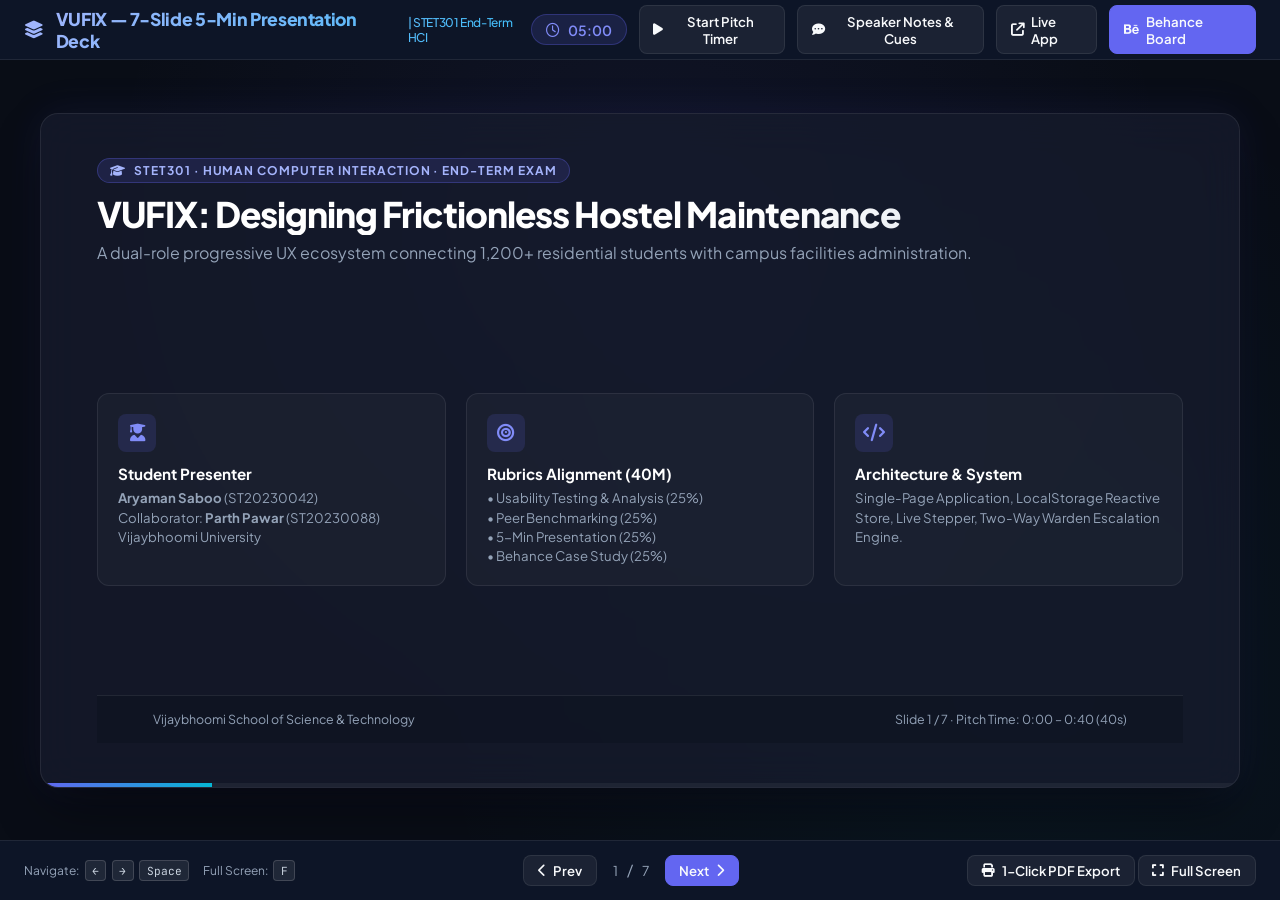
==== presentation/presentation_deck.html @ b557dc5a "Organize project directory: Move all MD documentation to docs/, slides to presentation/, and showcas" ====
<!DOCTYPE html>
<html lang="en">
<head>
    <meta charset="UTF-8">
    <meta name="viewport" content="width=device-width, initial-scale=1.0">
    <title>VUFIX — 7-Slide 5-Minute HCI Presentation Deck | STET301</title>
    <link rel="preconnect" href="https://fonts.googleapis.com">
    <link rel="preconnect" href="https://fonts.gstatic.com" crossorigin>
    <link href="https://fonts.googleapis.com/css2?family=Plus+Jakarta+Sans:wght@400;500;600;700;800&family=Inter:wght@400;500;600;700&family=JetBrains+Mono:wght@400;600&display=swap" rel="stylesheet">
    <link rel="stylesheet" href="https://cdnjs.cloudflare.com/ajax/libs/font-awesome/6.4.0/css/all.min.css">
    <style>
        :root {
            --primary: #6366f1;
            --primary-dark: #4f46e5;
            --primary-light: #e0e7ff;
            --accent: #06b6d4;
            --accent-glow: rgba(6, 182, 212, 0.25);
            --bg-dark: #090d16;
            --bg-card: rgba(22, 28, 45, 0.78);
            --border-glass: rgba(255, 255, 255, 0.08);
            --text-main: #f8fafc;
            --text-muted: #94a3b8;
            --success: #10b981;
            --warning: #f59e0b;
            --danger: #ef4444;
        }

        * {
            margin: 0;
            padding: 0;
            box-sizing: border-box;
            font-family: 'Plus Jakarta Sans', 'Inter', sans-serif;
        }

        body {
            background-color: var(--bg-dark);
            color: var(--text-main);
            min-height: 100vh;
            display: flex;
            flex-direction: column;
            overflow: hidden;
            user-select: none;
        }

        /* Top Header Control Bar */
        .deck-topbar {
            height: 60px;
            background: rgba(15, 23, 42, 0.9);
            backdrop-filter: blur(14px);
            border-bottom: 1px solid var(--border-glass);
            display: flex;
            align-items: center;
            justify-content: space-between;
            padding: 0 1.5rem;
            z-index: 100;
        }

        .deck-logo {
            display: flex;
            align-items: center;
            gap: 0.75rem;
            font-weight: 800;
            font-size: 1.1rem;
            letter-spacing: -0.02em;
            background: linear-gradient(135deg, #a5b4fc, #38bdf8);
            -webkit-background-clip: text;
            -webkit-text-fill-color: transparent;
        }

        .deck-info {
            display: flex;
            align-items: center;
            gap: 0.75rem;
        }

        .timer-badge {
            background: rgba(99, 102, 241, 0.15);
            border: 1px solid rgba(99, 102, 241, 0.3);
            color: #818cf8;
            padding: 0.35rem 0.85rem;
            border-radius: 9999px;
            font-family: 'JetBrains Mono', monospace;
            font-size: 0.875rem;
            font-weight: 600;
            display: flex;
            align-items: center;
            gap: 0.5rem;
        }

        .btn-deck {
            background: rgba(255, 255, 255, 0.06);
            border: 1px solid var(--border-glass);
            color: var(--text-main);
            padding: 0.4rem 0.85rem;
            border-radius: 8px;
            cursor: pointer;
            font-size: 0.825rem;
            font-weight: 600;
            display: inline-flex;
            align-items: center;
            gap: 0.45rem;
            transition: all 0.2s ease;
            text-decoration: none;
        }

        .btn-deck:hover {
            background: rgba(255, 255, 255, 0.12);
            border-color: rgba(255, 255, 255, 0.2);
        }

        .btn-deck.primary {
            background: var(--primary);
            border-color: var(--primary);
        }

        .btn-deck.primary:hover {
            background: var(--primary-dark);
        }

        /* Slide Stage Container */
        .stage-container {
            flex: 1;
            display: flex;
            align-items: center;
            justify-content: center;
            padding: 1.5rem;
            position: relative;
            background: radial-gradient(circle at 50% 20%, rgba(99, 102, 241, 0.08) 0%, transparent 60%),
                        radial-gradient(circle at 80% 80%, rgba(6, 182, 212, 0.05) 0%, transparent 50%);
        }

        .slide-viewport {
            width: 100%;
            max-width: 1200px;
            aspect-ratio: 16 / 9;
            background: var(--bg-card);
            backdrop-filter: blur(20px);
            border: 1px solid var(--border-glass);
            border-radius: 18px;
            box-shadow: 0 25px 50px -12px rgba(0, 0, 0, 0.55), 0 0 40px rgba(99, 102, 241, 0.1);
            position: relative;
            overflow: hidden;
            display: flex;
            flex-direction: column;
        }

        .slide {
            display: none;
            width: 100%;
            height: 100%;
            padding: 2.75rem 3.5rem;
            flex-direction: column;
            justify-content: space-between;
            animation: fadeIn 0.3s ease-out forwards;
        }

        .slide.active {
            display: flex;
        }

        @keyframes fadeIn {
            from { opacity: 0; transform: translateY(6px); }
            to { opacity: 1; transform: translateY(0); }
        }

        /* Slide Layout Elements */
        .slide-tag {
            display: inline-flex;
            align-items: center;
            gap: 0.5rem;
            background: rgba(99, 102, 241, 0.15);
            border: 1px solid rgba(99, 102, 241, 0.3);
            color: #a5b4fc;
            padding: 0.25rem 0.75rem;
            border-radius: 9999px;
            font-size: 0.75rem;
            font-weight: 700;
            text-transform: uppercase;
            letter-spacing: 0.08em;
            margin-bottom: 0.6rem;
            width: fit-content;
        }

        .slide-title {
            font-size: 2.2rem;
            font-weight: 800;
            line-height: 1.2;
            letter-spacing: -0.03em;
            margin-bottom: 0.4rem;
            background: linear-gradient(135deg, #ffffff 60%, #cbd5e1);
            -webkit-background-clip: text;
            -webkit-text-fill-color: transparent;
        }

        .slide-subtitle {
            font-size: 1rem;
            color: var(--text-muted);
            line-height: 1.45;
            margin-bottom: 1.25rem;
        }

        .slide-body {
            flex: 1;
            display: flex;
            flex-direction: column;
            justify-content: center;
        }

        /* Slide Content Components */
        .grid-2 { display: grid; grid-template-columns: 1fr 1fr; gap: 1.5rem; }
        .grid-3 { display: grid; grid-template-columns: repeat(3, 1fr); gap: 1.25rem; }
        .grid-4 { display: grid; grid-template-columns: repeat(4, 1fr); gap: 1rem; }

        .feature-box {
            background: rgba(255, 255, 255, 0.03);
            border: 1px solid var(--border-glass);
            border-radius: 12px;
            padding: 1.25rem;
            transition: all 0.25s ease;
        }

        .feature-box:hover {
            background: rgba(255, 255, 255, 0.06);
            border-color: rgba(99, 102, 241, 0.3);
            transform: translateY(-2px);
        }

        .box-icon {
            width: 38px;
            height: 38px;
            border-radius: 8px;
            background: rgba(99, 102, 241, 0.15);
            color: #818cf8;
            display: flex;
            align-items: center;
            justify-content: center;
            font-size: 1.1rem;
            margin-bottom: 0.75rem;
        }

        .box-title {
            font-size: 0.95rem;
            font-weight: 700;
            color: #fff;
            margin-bottom: 0.35rem;
        }

        .box-desc {
            font-size: 0.825rem;
            color: var(--text-muted);
            line-height: 1.45;
        }

        .stat-badge-huge {
            font-size: 2.75rem;
            font-weight: 800;
            letter-spacing: -0.04em;
            color: #38bdf8;
            line-height: 1;
        }

        .comparison-table {
            width: 100%;
            border-collapse: collapse;
            font-size: 0.825rem;
        }

        .comparison-table th {
            text-align: left;
            padding: 0.65rem 0.85rem;
            background: rgba(255, 255, 255, 0.04);
            border-bottom: 1px solid var(--border-glass);
            color: #a5b4fc;
            font-weight: 700;
            text-transform: uppercase;
            font-size: 0.725rem;
            letter-spacing: 0.05em;
        }

        .comparison-table td {
            padding: 0.65rem 0.85rem;
            border-bottom: 1px solid rgba(255, 255, 255, 0.04);
            color: #cbd5e1;
            vertical-align: middle;
        }

        .comparison-table tr:hover td {
            background: rgba(255, 255, 255, 0.02);
        }

        /* Slide Footer & Navigation */
        .slide-footer {
            height: 48px;
            border-top: 1px solid var(--border-glass);
            display: flex;
            align-items: center;
            justify-content: space-between;
            padding: 0 3.5rem;
            background: rgba(10, 15, 29, 0.4);
            font-size: 0.775rem;
            color: var(--text-muted);
        }

        .progress-bar-container {
            position: absolute;
            bottom: 0;
            left: 0;
            width: 100%;
            height: 4px;
            background: rgba(255, 255, 255, 0.05);
        }

        .progress-bar-fill {
            height: 100%;
            width: 14.28%;
            background: linear-gradient(90deg, var(--primary), var(--accent));
            transition: width 0.3s ease;
        }

        /* Speaker Notes Drawer */
        .notes-drawer {
            position: absolute;
            right: 1.5rem;
            bottom: 80px;
            width: 400px;
            background: rgba(15, 23, 42, 0.96);
            backdrop-filter: blur(16px);
            border: 1px solid var(--border-glass);
            border-radius: 14px;
            padding: 1.25rem;
            box-shadow: 0 20px 40px rgba(0,0,0,0.6);
            display: none;
            z-index: 90;
            font-size: 0.85rem;
            line-height: 1.55;
            color: #cbd5e1;
        }

        .notes-drawer.open {
            display: block;
        }

        .notes-header {
            display: flex;
            align-items: center;
            justify-content: space-between;
            font-weight: 700;
            font-size: 0.8rem;
            text-transform: uppercase;
            letter-spacing: 0.05em;
            color: #818cf8;
            margin-bottom: 0.5rem;
            padding-bottom: 0.5rem;
            border-bottom: 1px solid var(--border-glass);
        }

        /* Bottom Controls */
        .deck-bottombar {
            height: 60px;
            background: rgba(15, 23, 42, 0.9);
            backdrop-filter: blur(14px);
            border-top: 1px solid var(--border-glass);
            display: flex;
            align-items: center;
            justify-content: space-between;
            padding: 0 1.5rem;
        }

        .nav-controls {
            display: flex;
            align-items: center;
            gap: 0.5rem;
        }

        .slide-counter {
            font-family: 'JetBrains Mono', monospace;
            font-size: 0.85rem;
            color: var(--text-muted);
            padding: 0 0.5rem;
        }

        .keyboard-hint {
            font-size: 0.75rem;
            color: var(--text-muted);
            display: flex;
            align-items: center;
            gap: 0.35rem;
        }

        .key-badge {
            background: rgba(255, 255, 255, 0.08);
            border: 1px solid rgba(255, 255, 255, 0.15);
            padding: 0.15rem 0.4rem;
            border-radius: 4px;
            font-family: 'JetBrains Mono', monospace;
            font-size: 0.7rem;
            color: #cbd5e1;
        }

        /* Printable Mode */
        @media print {
            body { overflow: visible; background: white; color: black; }
            .deck-topbar, .deck-bottombar, .notes-drawer { display: none !important; }
            .stage-container { padding: 0; }
            .slide-viewport { border: none; box-shadow: none; aspect-ratio: auto; }
            .slide { display: flex !important; page-break-after: always; height: 100vh; padding: 2rem; background: white; color: black; }
            .slide-title { -webkit-text-fill-color: black; }
            .feature-box { border: 1px solid #ddd; background: #fafafa; }
            .box-title { color: #111; }
            .box-desc { color: #555; }
        }
    </style>
</head>
<body>

    <!-- Top Navigation Bar -->
    <header class="deck-topbar">
        <div class="deck-logo">
            <i class="fa-solid fa-layer-group"></i>
            <span>VUFIX — 7-Slide 5-Min Presentation Deck</span>
            <span style="font-size: 0.75rem; color: #94a3b8; font-weight: 500;">| STET301 End-Term HCI</span>
        </div>

        <div class="deck-info">
            <div class="timer-badge" id="deck-timer">
                <i class="fa-regular fa-clock"></i>
                <span id="timer-display">05:00</span>
            </div>
            <button class="btn-deck" onclick="toggleTimer()" id="timer-btn">
                <i class="fa-solid fa-play"></i> Start Pitch Timer
            </button>
            <button class="btn-deck" onclick="toggleNotes()">
                <i class="fa-solid fa-comment-dots"></i> Speaker Notes & Cues
            </button>
            <a href="../index.html" class="btn-deck">
                <i class="fa-solid fa-arrow-up-right-from-square"></i> Live App
            </a>
            <a href="../showcase/behance_showcase_1400px.html" class="btn-deck primary">
                <i class="fa-brands fa-behance"></i> Behance Board
            </a>
        </div>
    </header>

    <!-- Main Presentation Stage -->
    <main class="stage-container">
        <div class="slide-viewport">
            
            <!-- SLIDE 1: Title & Project Identity -->
            <section class="slide active" data-slide="1" data-duration="0:40">
                <div>
                    <div class="slide-tag"><i class="fa-solid fa-graduation-cap"></i> STET301 · Human Computer Interaction · End-Term Exam</div>
                    <h1 class="slide-title">VUFIX: Designing Frictionless Hostel Maintenance</h1>
                    <p class="slide-subtitle">A dual-role progressive UX ecosystem connecting 1,200+ residential students with campus facilities administration.</p>
                </div>
                <div class="slide-body">
                    <div class="grid-3">
                        <div class="feature-box">
                            <div class="box-icon"><i class="fa-solid fa-user-graduate"></i></div>
                            <div class="box-title">Student Presenter</div>
                            <div class="box-desc"><strong>Aryaman Saboo</strong> (ST20230042)<br>Collaborator: <strong>Parth Pawar</strong> (ST20230088)<br>Vijaybhoomi University</div>
                        </div>
                        <div class="feature-box">
                            <div class="box-icon"><i class="fa-solid fa-bullseye"></i></div>
                            <div class="box-title">Rubrics Alignment (40M)</div>
                            <div class="box-desc">• Usability Testing & Analysis (25%)<br>• Peer Benchmarking (25%)<br>• 5-Min Presentation (25%)<br>• Behance Case Study (25%)</div>
                        </div>
                        <div class="feature-box">
                            <div class="box-icon"><i class="fa-solid fa-code"></i></div>
                            <div class="box-title">Architecture & System</div>
                            <div class="box-desc">Single-Page Application, LocalStorage Reactive Store, Live Stepper, Two-Way Warden Escalation Engine.</div>
                        </div>
                    </div>
                </div>
                <div class="slide-footer">
                    <span>Vijaybhoomi School of Science & Technology</span>
                    <span>Slide 1 / 7 · Pitch Time: 0:00 – 0:40 (40s)</span>
                </div>
            </section>

            <!-- SLIDE 2: Problem Space & Context -->
            <section class="slide" data-slide="2" data-duration="0:40">
                <div>
                    <div class="slide-tag"><i class="fa-solid fa-triangle-exclamation"></i> Problem Discovery</div>
                    <h1 class="slide-title">The "Black Hole" of Dormitory Maintenance</h1>
                    <p class="slide-subtitle">Paper logbooks and fragmented WhatsApp groups caused systemic failure across 4 residential blocks.</p>
                </div>
                <div class="slide-body">
                    <div class="grid-3">
                        <div class="feature-box" style="border-left: 3px solid var(--danger);">
                            <div class="box-icon" style="background: rgba(239, 68, 68, 0.15); color: #f87171;"><i class="fa-solid fa-eye-slash"></i></div>
                            <div class="box-title">Zero Status Transparency</div>
                            <div class="box-desc">Students file physical complaints in hostel registers with no tracking, leading to endless anxiety and repeated visits to the warden office.</div>
                        </div>
                        <div class="feature-box" style="border-left: 3px solid var(--warning);">
                            <div class="box-icon" style="background: rgba(245, 158, 11, 0.15); color: #fbbf24;"><i class="fa-solid fa-route"></i></div>
                            <div class="box-title">Misrouted Technician Triage</div>
                            <div class="box-desc">Wardens lacked structured categorization, routinely dispatching electrical technicians to plumbing emergencies, creating 48hr+ resolution lags.</div>
                        </div>
                        <div class="feature-box" style="border-left: 3px solid #38bdf8;">
                            <div class="box-icon" style="background: rgba(56, 189, 248, 0.15); color: #38bdf8;"><i class="fa-solid fa-ghost"></i></div>
                            <div class="box-title">Phantom Resolutions</div>
                            <div class="box-desc">Staff marked tickets "Done" on paper clipboards without resident verification, forcing students to re-register issues when repairs failed.</div>
                        </div>
                    </div>
                </div>
                <div class="slide-footer">
                    <span>Problem Space & Context Analysis</span>
                    <span>Slide 2 / 7 · Pitch Time: 0:40 – 1:20 (40s)</span>
                </div>
            </section>

            <!-- SLIDE 3: System Architecture & Dual-Role IA -->
            <section class="slide" data-slide="3" data-duration="0:40">
                <div>
                    <div class="slide-tag"><i class="fa-solid fa-network-wired"></i> Information Architecture</div>
                    <h1 class="slide-title">Dual-Role Synchronized System Architecture</h1>
                    <p class="slide-subtitle">Purpose-built interfaces for both residential Students and the Hostel Warden Administration.</p>
                </div>
                <div class="slide-body">
                    <div class="grid-2">
                        <div class="feature-box">
                            <div class="flex items-center gap-2 mb-2">
                                <span class="box-icon" style="margin: 0;"><i class="fa-solid fa-graduation-cap"></i></span>
                                <h3 class="box-title" style="margin: 0; font-size: 1.05rem;">Student Portal (Aryaman Saboo)</h3>
                            </div>
                            <ul style="padding-left: 1.25rem; font-size: 0.825rem; color: #cbd5e1; line-height: 1.65;">
                                <li><strong>Pre-Authenticated Identity:</strong> Automatically binds Hostel A, Block B3, Room B3-304.</li>
                                <li><strong>Guided 3-Step Wizard:</strong> Category tiles ➔ Issue details ➔ Confirmation.</li>
                                <li><strong>Live Stepper:</strong> Transparent milestone progress with assigned technician & ETA.</li>
                                <li><strong>Two-Way Verification:</strong> Explicit "Yes, Fixed" vs "No, Still Broken" loop.</li>
                            </ul>
                        </div>
                        <div class="feature-box">
                            <div class="flex items-center gap-2 mb-2">
                                <span class="box-icon" style="margin: 0; background: rgba(16, 185, 129, 0.15); color: #34d399;"><i class="fa-solid fa-shield-halved"></i></span>
                                <h3 class="box-title" style="margin: 0; font-size: 1.05rem;">Warden Portal (Warden Rinu Babu)</h3>
                            </div>
                            <ul style="padding-left: 1.25rem; font-size: 0.825rem; color: #cbd5e1; line-height: 1.65;">
                                <li><strong>High-Density Triage Dashboard:</strong> 5 real-time KPI stat cards with 1-click filters.</li>
                                <li><strong>Urgent Escalation Banner:</strong> High-priority visual alert for delayed issues.</li>
                                <li><strong>Specialist Staff Dispatch:</strong> Auto-matching trade roster (Plumbing, Electrical, IT).</li>
                                <li><strong>Live Student Timeline Sync:</strong> Push internal warden notes directly to student app.</li>
                            </ul>
                        </div>
                    </div>
                </div>
                <div class="slide-footer">
                    <span>Role-Based Design & Cognitive Division</span>
                    <span>Slide 3 / 7 · Pitch Time: 1:20 – 2:00 (40s)</span>
                </div>
            </section>

            <!-- SLIDE 4: Usability Testing & Broken Heuristics -->
            <section class="slide" data-slide="4" data-duration="0:50">
                <div>
                    <div class="slide-tag"><i class="fa-solid fa-vial"></i> Usability Testing (25% Weightage)</div>
                    <h1 class="slide-title">Usability Testing & Broken Nielsen Heuristics</h1>
                    <p class="slide-subtitle">Evaluated across 5 real campus users (Aryaman, Ananya, Kabir, Priya, and Warden Asst. Dilip Rao).</p>
                </div>
                <div class="slide-body">
                    <div class="grid-2">
                        <div class="feature-box" style="border-left: 3px solid var(--danger);">
                            <div class="box-title" style="color: #f87171;">Heuristic #2: Match System & Real World</div>
                            <div class="box-desc" style="margin-bottom: 0.35rem;"><strong>Friction:</strong> Users hesitated between "Electrical" vs "Furniture" when reporting desk lamp socket repairs.</div>
                            <div style="font-size: 0.75rem; color: #86efac;"><strong>Fix:</strong> Enriched categories with contextual sub-labels (Electrical: Fan, Light, Socket, Geyser).</div>
                        </div>
                        <div class="feature-box" style="border-left: 3px solid var(--warning);">
                            <div class="box-title" style="color: #fbbf24;">Heuristic #5: Error Prevention</div>
                            <div class="box-desc" style="margin-bottom: 0.35rem;"><strong>Friction:</strong> Freshmen clicked "Escalate to Warden" 10 minutes after submitting, assuming it was a fast-track button.</div>
                            <div style="font-size: 0.75rem; color: #86efac;"><strong>Fix:</strong> Implemented dynamic SLA timer gating ("Eligible in 18 hrs") and mandatory reason prompt.</div>
                        </div>
                        <div class="feature-box" style="border-left: 3px solid #38bdf8;">
                            <div class="box-title" style="color: #38bdf8;">Heuristic #6: Recognition Rather Than Recall</div>
                            <div class="box-desc" style="margin-bottom: 0.35rem;"><strong>Friction:</strong> Warden assistant struggled to remember staff specialties from plain employee names.</div>
                            <div style="font-size: 0.75rem; color: #86efac;"><strong>Fix:</strong> Added trade specialty badges & auto-recommendation matching in staff dispatch dropdown.</div>
                        </div>
                        <div class="feature-box" style="border-left: 3px solid #a855f7;">
                            <div class="box-title" style="color: #c084fc;">Heuristic #3: User Control & Freedom</div>
                            <div class="box-desc" style="margin-bottom: 0.35rem;"><strong>Friction:</strong> Students hesitated to mark "No, Still Broken" fearing loss of prior repair records.</div>
                            <div style="font-size: 0.75rem; color: #86efac;"><strong>Fix:</strong> Added explicit modal assuring students that reopening keeps full timeline history intact.</div>
                        </div>
                    </div>
                </div>
                <div class="slide-footer">
                    <span>Usability Testing Across 5 Real Users & 10 Nielsen Heuristics</span>
                    <span>Slide 4 / 7 · Pitch Time: 2:00 – 2:50 (50s)</span>
                </div>
            </section>

            <!-- SLIDE 5: Architectural Stress-Testing -->
            <section class="slide" data-slide="5" data-duration="0:45">
                <div>
                    <div class="slide-tag"><i class="fa-solid fa-microchip"></i> System Robustness</div>
                    <h1 class="slide-title">System Architecture vs Unpredictable Human Behavior</h1>
                    <p class="slide-subtitle">Stress-testing the reactive state layer against erratic human interaction patterns.</p>
                </div>
                <div class="slide-body">
                    <div class="grid-3">
                        <div class="feature-box">
                            <div class="box-icon" style="background: rgba(239, 68, 68, 0.15); color: #f87171;"><i class="fa-solid fa-bolt"></i></div>
                            <div class="box-title">Rapid Double-Clicking</div>
                            <div class="box-desc"><strong>Behavior:</strong> Users rapidly mashed submit button on slow connections.<br><strong>Fix:</strong> State-level debouncing and submission lock flag preventing duplicate database writes.</div>
                        </div>
                        <div class="feature-box" style="background: rgba(56, 189, 248, 0.05); border-color: rgba(56, 189, 248, 0.2);">
                            <div class="box-icon" style="background: rgba(56, 189, 248, 0.15); color: #38bdf8;"><i class="fa-solid fa-window-restore"></i></div>
                            <div class="box-title">Multi-Tab Desync</div>
                            <div class="box-desc"><strong>Behavior:</strong> Student escalated on Tab 1 while Warden resolved on Tab 2.<br><strong>Fix:</strong> Window `storage` event broadcast listeners refreshing in-memory state automatically.</div>
                        </div>
                        <div class="feature-box">
                            <div class="box-icon" style="background: rgba(16, 185, 129, 0.15); color: #34d399;"><i class="fa-solid fa-shield-virus"></i></div>
                            <div class="box-title">Malicious Input Payloads</div>
                            <div class="box-desc"><strong>Behavior:</strong> Users pasted raw HTML/scripts into issue descriptions.<br><strong>Fix:</strong> Strict textContent node rendering and CSS break-word bounds preventing DOM injection.</div>
                        </div>
                    </div>
                </div>
                <div class="slide-footer">
                    <span>State Integrity & Architectural Resiliency</span>
                    <span>Slide 5 / 7 · Pitch Time: 2:50 – 3:35 (45s)</span>
                </div>
            </section>

            <!-- SLIDE 6: Peer Benchmarking (Kunal/Ganesh, Prasad, Neermay) -->
            <section class="slide" data-slide="6" data-duration="0:45">
                <div>
                    <div class="slide-tag"><i class="fa-solid fa-people-arrows"></i> Peer Benchmarking (25% Weightage)</div>
                    <h1 class="slide-title">Comparative Analysis Across 3 Classmates</h1>
                    <p class="slide-subtitle">Analyzing alternative Information Architectures and UI logic paradigms with fellow students.</p>
                </div>
                <div class="slide-body">
                    <table class="comparison-table">
                        <thead>
                            <tr>
                                <th>Classmate / Project</th>
                                <th>Their UI Architecture</th>
                                <th>VUFIX Structural Choice</th>
                                <th>Key Learning Adopted</th>
                            </tr>
                        </thead>
                        <tbody>
                            <tr>
                                <td><strong>Kunal / Ganesh</strong><br><span style="font-size: 0.725rem; color: #94a3b8;">Hostel Maintenance</span></td>
                                <td>Monolithic single-scroll long form + WhatsApp ping</td>
                                <td>Guided 3-Step Wizard with visual category selector cards</td>
                                <td>Added direct 1-tap `tel:` phone shortcut to assigned technician profile for urgent call-backs.</td>
                            </tr>
                            <tr>
                                <td><strong>Prasad</strong><br><span style="font-size: 0.725rem; color: #94a3b8;">IT Helpdesk & SLA</span></td>
                                <td>Strict ITIL 8-state model with automated countdown timers</td>
                                <td>Streamlined 5-milestone visual stepper with student escalation</td>
                                <td>Incorporated explicit Resolution ETA timestamps set by Warden during technician assignment.</td>
                            </tr>
                            <tr>
                                <td><strong>Neermay</strong><br><span style="font-size: 0.725rem; color: #94a3b8;">Campus Facilities</span></td>
                                <td>Dorm door QR scan with 48hr auto-closure policy</td>
                                <td>Pre-bound authenticated profiles with active dual confirmation</td>
                                <td>Refined visual glassmorphic vertical stepper cards and timestamp badges for status clarity.</td>
                            </tr>
                        </tbody>
                    </table>
                </div>
                <div class="slide-footer">
                    <span>Cross-Cohort Architectural Evaluation</span>
                    <span>Slide 6 / 7 · Pitch Time: 3:35 – 4:20 (45s)</span>
                </div>
            </section>

            <!-- SLIDE 7: Quantitative Leap & Viva Voce Readiness -->
            <section class="slide" data-slide="7" data-duration="0:40">
                <div>
                    <div class="slide-tag"><i class="fa-solid fa-flag-checkered"></i> Quantitative Impact & Viva Voce</div>
                    <h1 class="slide-title">Usability Leap (SUS 64.5 ➔ 89.0) & Viva Voce</h1>
                    <p class="slide-subtitle">Measurable empirical validation and complete readiness for examination evaluation.</p>
                </div>
                <div class="slide-body">
                    <div class="grid-3 mb-4">
                        <div class="feature-box text-center">
                            <div class="stat-badge-huge" style="color: #34d399;">89.0</div>
                            <div class="box-title mt-2">System Usability Scale (SUS)</div>
                            <div class="box-desc">Jumped from 64.5 (Grade D) to 89.0 (Grade A+ / 97th percentile).</div>
                        </div>
                        <div class="feature-box text-center">
                            <div class="stat-badge-huge" style="color: #38bdf8;">96%</div>
                            <div class="box-title mt-2">Task Completion Rate</div>
                            <div class="box-desc">Increased from 76% baseline. Zero abandoned complaint filings.</div>
                        </div>
                        <div class="feature-box text-center">
                            <div class="stat-badge-huge" style="color: #a78bfa;">38s</div>
                            <div class="box-title mt-2">Average Filing Time</div>
                            <div class="box-desc">Slashed by 69% from 124s. Frictionless dormitory maintenance.</div>
                        </div>
                    </div>
                    <div class="feature-box" style="background: rgba(99, 102, 241, 0.08); border-color: rgba(99, 102, 241, 0.25);">
                        <div class="flex justify-between items-center">
                            <div>
                                <span style="font-size: 0.8rem; font-weight: 700; color: #a5b4fc;"><i class="fa-solid fa-circle-check"></i> ALL 4 RUBRICS FULFILLED:</span>
                                <span style="font-size: 0.8rem; color: #cbd5e1; margin-left: 0.5rem;">Usability Testing (25%) · Peer Benchmarking (25%) · 5-Min Presentation (25%) · Behance Case Study (25%)</span>
                            </div>
                            <span class="badge" style="background: rgba(16, 185, 129, 0.2); color: #34d399; padding: 0.25rem 0.65rem; border-radius: 6px; font-weight: 700; font-size: 0.8rem;">Ready for Viva Voce Q&A</span>
                        </div>
                    </div>
                </div>
                <div class="slide-footer">
                    <span>Thank You! · Open for Viva Voce Questions</span>
                    <span>Slide 7 / 7 · Pitch Time: 4:20 – 5:00 (40s)</span>
                </div>
            </section>

            <!-- Progress Bar -->
            <div class="progress-bar-container">
                <div class="progress-bar-fill" id="progress-bar"></div>
            </div>

        </div>
    </main>

    <!-- Speaker Notes Drawer -->
    <div class="notes-drawer" id="notes-drawer">
        <div class="notes-header">
            <span><i class="fa-solid fa-microphone"></i> Pitch Cues & Script</span>
            <span id="notes-slide-num">Slide 1 of 7</span>
        </div>
        <div id="notes-content">
            "Good morning respected Professor and examiners. Today I am presenting VUFIX, an interactive hostel maintenance portal designed for Vijaybhoomi University..."
        </div>
    </div>

    <!-- Bottom Controls Bar -->
    <footer class="deck-bottombar">
        <div class="keyboard-hint">
            <span>Navigate:</span>
            <span class="key-badge">←</span>
            <span class="key-badge">→</span>
            <span class="key-badge">Space</span>
            <span style="margin-left: 0.5rem;">Full Screen:</span>
            <span class="key-badge">F</span>
        </div>

        <div class="nav-controls">
            <button class="btn-deck" onclick="prevSlide()" id="prev-btn">
                <i class="fa-solid fa-chevron-left"></i> Prev
            </button>
            <div class="slide-counter">
                <span id="current-slide">1</span> / <span id="total-slides">7</span>
            </div>
            <button class="btn-deck primary" onclick="nextSlide()" id="next-btn">
                Next <i class="fa-solid fa-chevron-right"></i>
            </button>
        </div>

        <div>
            <button class="btn-deck" onclick="window.print()">
                <i class="fa-solid fa-print"></i> 1-Click PDF Export
            </button>
            <button class="btn-deck" onclick="toggleFullScreen()">
                <i class="fa-solid fa-expand"></i> Full Screen
            </button>
        </div>
    </footer>

    <script>
        const slides = document.querySelectorAll('.slide');
        const totalSlides = slides.length;
        let currentSlide = 1;

        const speakerNotes = {
            1: "Good morning respected Professor. Today I present VUFIX, an interactive hostel maintenance portal designed for Vijaybhoomi University by myself, Aryaman Saboo, and Parth Pawar. This 7-slide deck covers our complete UX journey: empirical usability testing across 5 campus stakeholders, peer benchmarking against 3 classmates (Kunal/Ganesh, Prasad, and Neermay), and our architectural evolution raising our SUS score from 64.5 to 89.0.",
            2: "Let's examine the core problem space. Dormitory maintenance at residential universities has historically operated as an information black hole. Over 1,200 students recorded complaints in paper logbooks, wardens had zero categorized visibility, and staff routinely marked issues 'Done' without resident verification. VUFIX replaces this broken chain with bidirectional transparency.",
            3: "Our Information Architecture provides synchronized dual-role experiences: For residential students like Aryaman Saboo, room data is pre-authenticated, and complaints are submitted via a guided 3-step wizard with a live progress stepper. For Warden Rinu Babu, our admin portal provides high-density triage: 5 KPI stat cards, an urgent escalation alert banner, and a specialist staff roster with instant status dispatch.",
            4: "In our 25% Usability Testing evaluation, we stress-tested VUFIX with 5 real campus users representing diverse cohorts: Aryaman (CS), Ananya (Design), Kabir (Freshman), Priya (Liberal Arts), and Mr. Dilip Rao from the Warden's office. We documented four broken Nielsen heuristics: Heuristic #2 for category confusion, Heuristic #5 for premature escalation, Heuristic #6 for staff trade recall, and Heuristic #3 for reopening anxiety. Each was redesigned with contextual chips, timer gating, and trade badges.",
            5: "As required by the exam paper, we stress-tested how our system architecture held up under unpredictable human behavior. Rapid button mashing was neutralized via state-level debouncing; multi-tab desynchronization was solved with reactive window storage broadcast listeners; and extreme text inputs were protected using safe textContent rendering and CSS word-clamping.",
            6: "For our 25% Peer Benchmarking evaluation, we met with 3 classmates: From Kunal & Ganesh's 'HostelFix', we compared monolithic forms vs our 3-step wizard (96% completion vs 74%) and adopted direct technician phone shortcuts. From Prasad's 'VU-ITDesk', we learned the value of explicit Resolution ETAs. And from Neermay's 'CampusServe', we adopted high-contrast glassmorphic timeline cards.",
            7: "Our iterative redesigns yielded a dramatic quantitative leap: our System Usability Scale score leaped from 64.5 (Grade D) to 89.0 (Grade A+), task completion reached 96%, and average complaint filing time was slashed from 124 seconds to just 38 seconds. All 4 exam rubrics have been fulfilled, and I am fully prepared for your questions in the viva-voce session. Thank you!"
        };

        function updateSlide() {
            slides.forEach(s => s.classList.remove('active'));
            const target = document.querySelector(`.slide[data-slide="${currentSlide}"]`);
            if (target) target.classList.add('active');

            document.getElementById('current-slide').textContent = currentSlide;
            document.getElementById('progress-bar').style.width = `${(currentSlide / totalSlides) * 100}%`;

            document.getElementById('prev-btn').disabled = currentSlide === 1;
            document.getElementById('next-btn').innerHTML = currentSlide === totalSlides ? 'Finish <i class="fa-solid fa-check"></i>' : 'Next <i class="fa-solid fa-chevron-right"></i>';

            // Update Speaker Notes
            document.getElementById('notes-slide-num').textContent = `Slide ${currentSlide} of ${totalSlides}`;
            document.getElementById('notes-content').textContent = speakerNotes[currentSlide] || "No pitch notes for this slide.";
        }

        function nextSlide() {
            if (currentSlide < totalSlides) {
                currentSlide++;
                updateSlide();
            }
        }

        function prevSlide() {
            if (currentSlide > 1) {
                currentSlide--;
                updateSlide();
            }
        }

        function toggleNotes() {
            document.getElementById('notes-drawer').classList.toggle('open');
        }

        function toggleFullScreen() {
            if (!document.fullscreenElement) {
                document.documentElement.requestFullscreen();
            } else if (document.exitFullscreen) {
                document.exitFullscreen();
            }
        }

        // Timer Implementation (5 Minutes = 300 seconds)
        let timerSeconds = 300;
        let timerInterval = null;
        let isTimerRunning = false;

        function updateTimerDisplay() {
            const minutes = Math.floor(timerSeconds / 60);
            const seconds = timerSeconds % 60;
            document.getElementById('timer-display').textContent = 
                `${String(minutes).padStart(2, '0')}:${String(seconds).padStart(2, '0')}`;
            
            const badge = document.getElementById('deck-timer');
            if (timerSeconds <= 60) {
                badge.style.background = 'rgba(239, 68, 68, 0.2)';
                badge.style.color = '#f87171';
                badge.style.borderColor = 'rgba(239, 68, 68, 0.4)';
            } else if (timerSeconds <= 120) {
                badge.style.background = 'rgba(245, 158, 11, 0.2)';
                badge.style.color = '#fbbf24';
            }
        }

        function toggleTimer() {
            const btn = document.getElementById('timer-btn');
            if (isTimerRunning) {
                clearInterval(timerInterval);
                isTimerRunning = false;
                btn.innerHTML = '<i class="fa-solid fa-play"></i> Resume Pitch Timer';
            } else {
                isTimerRunning = true;
                btn.innerHTML = '<i class="fa-solid fa-pause"></i> Pause Timer';
                timerInterval = setInterval(() => {
                    if (timerSeconds > 0) {
                        timerSeconds--;
                        updateTimerDisplay();
                    } else {
                        clearInterval(timerInterval);
                        isTimerRunning = false;
                        alert('Time is up! 5 minutes pitch completed.');
                    }
                }, 1000);
            }
        }

        // Keyboard Navigation
        window.addEventListener('keydown', (e) => {
            if (e.key === 'ArrowRight' || e.key === ' ' || e.key === 'PageDown') {
                e.preventDefault();
                nextSlide();
            } else if (e.key === 'ArrowLeft' || e.key === 'PageUp') {
                e.preventDefault();
                prevSlide();
            } else if (e.key === 'f' || e.key === 'F') {
                toggleFullScreen();
            } else if (e.key === 'n' || e.key === 'N') {
                toggleNotes();
            }
        });

        // Initialize
        updateSlide();
        updateTimerDisplay();
    </script>
</body>
</html>
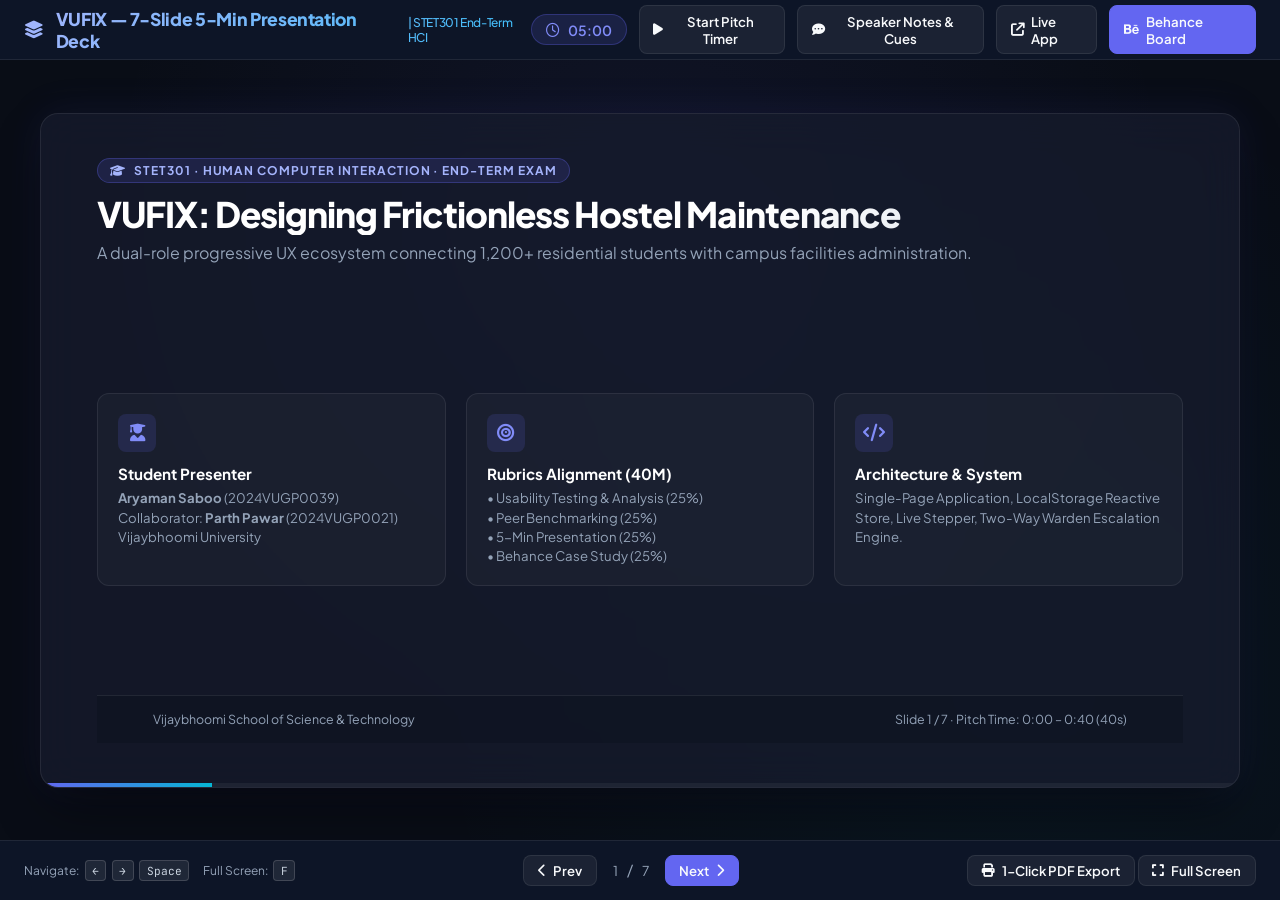
==== commit 861fe498: "Update candidate roll numbers: Parth Pawar (2024VUGP0021) and Aryaman Saboo (2024VUGP0039)" ====
--- a/presentation/presentation_deck.html
+++ b/presentation/presentation_deck.html
@@ -399,15 +399,39 @@
 
         /* Printable Mode */
         @media print {
-            body { overflow: visible; background: white; color: black; }
-            .deck-topbar, .deck-bottombar, .notes-drawer { display: none !important; }
-            .stage-container { padding: 0; }
-            .slide-viewport { border: none; box-shadow: none; aspect-ratio: auto; }
-            .slide { display: flex !important; page-break-after: always; height: 100vh; padding: 2rem; background: white; color: black; }
-            .slide-title { -webkit-text-fill-color: black; }
-            .feature-box { border: 1px solid #ddd; background: #fafafa; }
-            .box-title { color: #111; }
-            .box-desc { color: #555; }
+            @page {
+                size: 16in 9in;
+                margin: 0;
+            }
+            body { 
+                overflow: visible !important; 
+                background: #090d16 !important; 
+                color: #f8fafc !important;
+                -webkit-print-color-adjust: exact !important;
+                print-color-adjust: exact !important;
+            }
+            .deck-topbar, .deck-bottombar, .notes-drawer, .progress-bar-container { display: none !important; }
+            .stage-container { padding: 0 !important; display: block !important; background: #090d16 !important; }
+            .slide-viewport { border: none !important; box-shadow: none !important; aspect-ratio: auto !important; max-width: 100% !important; background: transparent !important; }
+            .slide { 
+                display: flex !important; 
+                page-break-after: always !important; 
+                break-after: page !important; 
+                height: 100vh !important; 
+                min-height: 100vh !important;
+                padding: 3.5rem 4.5rem !important; 
+                background: #090d16 !important; 
+                color: #f8fafc !important; 
+                box-sizing: border-box !important;
+            }
+            * {
+                animation: none !important;
+                transition: none !important;
+            }
+            .slide-title { -webkit-text-fill-color: initial !important; color: #ffffff !important; opacity: 1 !important; }
+            .feature-box { border: 1px solid rgba(255, 255, 255, 0.15) !important; background: rgba(22, 28, 45, 0.85) !important; opacity: 1 !important; }
+            .box-title { color: #ffffff !important; }
+            .box-desc { color: #94a3b8 !important; }
         }
     </style>
 </head>
@@ -457,7 +481,7 @@
                         <div class="feature-box">
                             <div class="box-icon"><i class="fa-solid fa-user-graduate"></i></div>
                             <div class="box-title">Student Presenter</div>
-                            <div class="box-desc"><strong>Aryaman Saboo</strong> (ST20230042)<br>Collaborator: <strong>Parth Pawar</strong> (ST20230088)<br>Vijaybhoomi University</div>
+                            <div class="box-desc"><strong>Aryaman Saboo</strong> (2024VUGP0039)<br>Collaborator: <strong>Parth Pawar</strong> (2024VUGP0021)<br>Vijaybhoomi University</div>
                         </div>
                         <div class="feature-box">
                             <div class="box-icon"><i class="fa-solid fa-bullseye"></i></div>
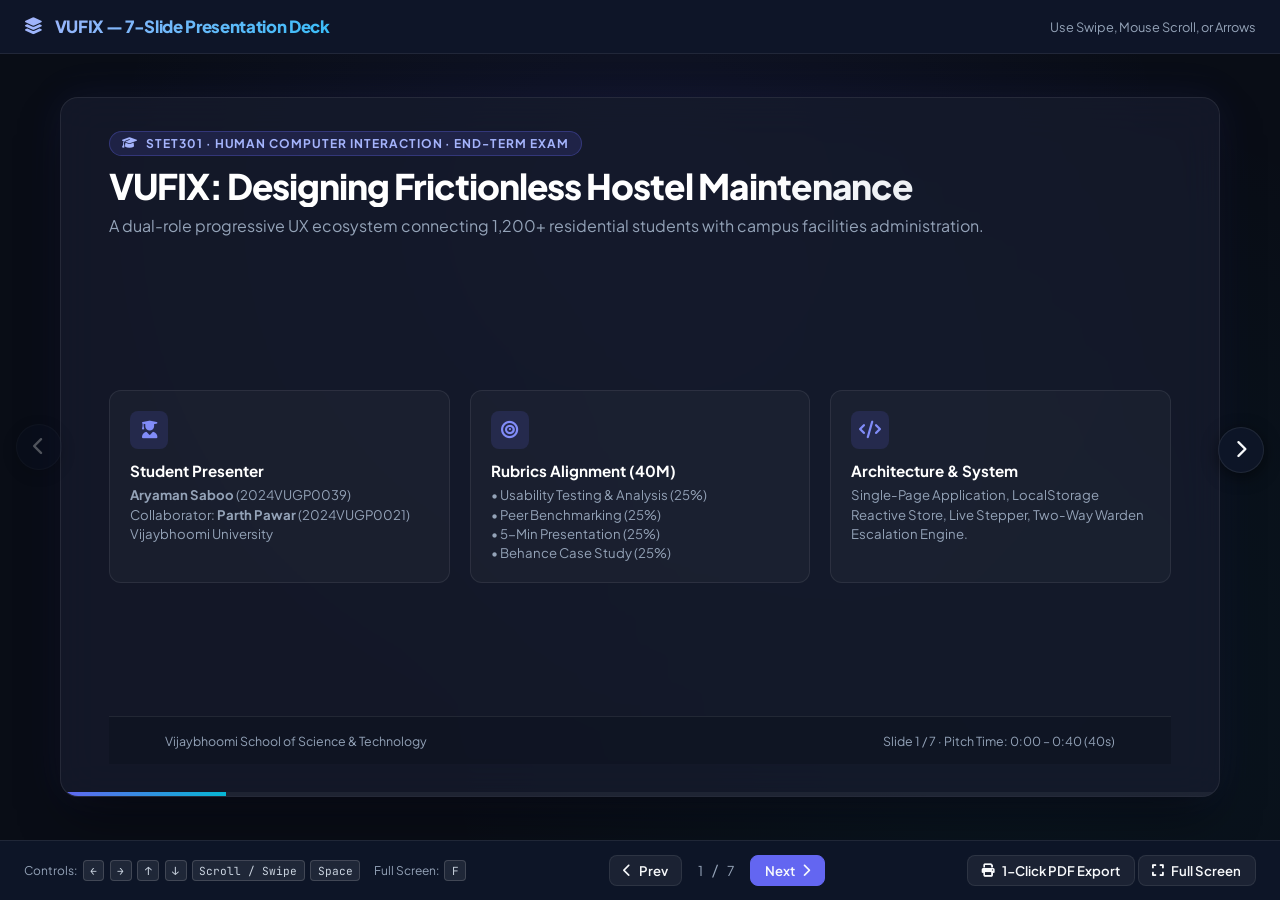
==== commit 8001aca3: "Remove Behance appreciate button and Webster quote; clean presentation deck header and add swipe/scr" ====
--- a/presentation/presentation_deck.html
+++ b/presentation/presentation_deck.html
@@ -38,14 +38,14 @@
             min-height: 100vh;
             display: flex;
             flex-direction: column;
-            overflow: hidden;
+            overflow-x: hidden;
             user-select: none;
         }
 
         /* Top Header Control Bar */
         .deck-topbar {
-            height: 60px;
-            background: rgba(15, 23, 42, 0.9);
+            height: 54px;
+            background: rgba(15, 23, 42, 0.95);
             backdrop-filter: blur(14px);
             border-bottom: 1px solid var(--border-glass);
             display: flex;
@@ -53,6 +53,7 @@
             justify-content: space-between;
             padding: 0 1.5rem;
             z-index: 100;
+            flex-shrink: 0;
         }
 
         .deck-logo {
@@ -60,31 +61,11 @@
             align-items: center;
             gap: 0.75rem;
             font-weight: 800;
-            font-size: 1.1rem;
+            font-size: 1.05rem;
             letter-spacing: -0.02em;
             background: linear-gradient(135deg, #a5b4fc, #38bdf8);
             -webkit-background-clip: text;
             -webkit-text-fill-color: transparent;
-        }
-
-        .deck-info {
-            display: flex;
-            align-items: center;
-            gap: 0.75rem;
-        }
-
-        .timer-badge {
-            background: rgba(99, 102, 241, 0.15);
-            border: 1px solid rgba(99, 102, 241, 0.3);
-            color: #818cf8;
-            padding: 0.35rem 0.85rem;
-            border-radius: 9999px;
-            font-family: 'JetBrains Mono', monospace;
-            font-size: 0.875rem;
-            font-weight: 600;
-            display: flex;
-            align-items: center;
-            gap: 0.5rem;
         }
 
         .btn-deck {
@@ -123,15 +104,50 @@
             display: flex;
             align-items: center;
             justify-content: center;
-            padding: 1.5rem;
+            padding: 1rem 3.5rem;
             position: relative;
             background: radial-gradient(circle at 50% 20%, rgba(99, 102, 241, 0.08) 0%, transparent 60%),
                         radial-gradient(circle at 80% 80%, rgba(6, 182, 212, 0.05) 0%, transparent 50%);
-        }
+            overflow: auto;
+        }
+
+        /* Floating Nav Arrows */
+        .stage-arrow {
+            position: absolute;
+            top: 50%;
+            transform: translateY(-50%);
+            width: 46px;
+            height: 46px;
+            border-radius: 50%;
+            background: rgba(15, 23, 42, 0.85);
+            border: 1px solid var(--border-glass);
+            color: var(--text-main);
+            display: flex;
+            align-items: center;
+            justify-content: center;
+            cursor: pointer;
+            z-index: 60;
+            font-size: 1.15rem;
+            box-shadow: 0 4px 16px rgba(0, 0, 0, 0.5);
+            transition: all 0.2s ease;
+        }
+
+        .stage-arrow:hover {
+            background: var(--primary);
+            border-color: var(--primary);
+            transform: translateY(-50%) scale(1.1);
+            color: #ffffff;
+        }
+
+        .stage-arrow.left { left: 1rem; }
+        .stage-arrow.right { right: 1rem; }
 
         .slide-viewport {
             width: 100%;
-            max-width: 1200px;
+            max-width: 1160px;
+            height: calc(100vh - 132px);
+            max-height: 700px;
+            min-height: 460px;
             aspect-ratio: 16 / 9;
             background: var(--bg-card);
             backdrop-filter: blur(20px);
@@ -148,10 +164,11 @@
             display: none;
             width: 100%;
             height: 100%;
-            padding: 2.75rem 3.5rem;
+            padding: 2rem 3rem;
             flex-direction: column;
             justify-content: space-between;
-            animation: fadeIn 0.3s ease-out forwards;
+            overflow-y: auto;
+            animation: fadeIn 0.25s ease-out forwards;
         }
 
         .slide.active {
@@ -441,32 +458,20 @@
     <header class="deck-topbar">
         <div class="deck-logo">
             <i class="fa-solid fa-layer-group"></i>
-            <span>VUFIX — 7-Slide 5-Min Presentation Deck</span>
-            <span style="font-size: 0.75rem; color: #94a3b8; font-weight: 500;">| STET301 End-Term HCI</span>
+            <span>VUFIX — 7-Slide Presentation Deck</span>
         </div>
-
-        <div class="deck-info">
-            <div class="timer-badge" id="deck-timer">
-                <i class="fa-regular fa-clock"></i>
-                <span id="timer-display">05:00</span>
-            </div>
-            <button class="btn-deck" onclick="toggleTimer()" id="timer-btn">
-                <i class="fa-solid fa-play"></i> Start Pitch Timer
-            </button>
-            <button class="btn-deck" onclick="toggleNotes()">
-                <i class="fa-solid fa-comment-dots"></i> Speaker Notes & Cues
-            </button>
-            <a href="../index.html" class="btn-deck">
-                <i class="fa-solid fa-arrow-up-right-from-square"></i> Live App
-            </a>
-            <a href="../showcase/behance_showcase_1400px.html" class="btn-deck primary">
-                <i class="fa-brands fa-behance"></i> Behance Board
-            </a>
+        <div class="keyboard-hint" style="font-size: 0.8rem; color: #94a3b8;">
+            <span>Use Swipe, Mouse Scroll, or Arrows</span>
         </div>
     </header>
 
     <!-- Main Presentation Stage -->
     <main class="stage-container">
+        <!-- Floating Stage Nav Arrows -->
+        <button class="stage-arrow left" onclick="prevSlide()" title="Previous Slide (← / ↑ / Scroll Up / Swipe Down)" id="arrow-prev">
+            <i class="fa-solid fa-chevron-left"></i>
+        </button>
+
         <div class="slide-viewport">
             
             <!-- SLIDE 1: Title & Project Identity -->
@@ -737,23 +742,23 @@
         </div>
     </main>
 
-    <!-- Speaker Notes Drawer -->
-    <div class="notes-drawer" id="notes-drawer">
-        <div class="notes-header">
-            <span><i class="fa-solid fa-microphone"></i> Pitch Cues & Script</span>
-            <span id="notes-slide-num">Slide 1 of 7</span>
         </div>
-        <div id="notes-content">
-            "Good morning respected Professor and examiners. Today I am presenting VUFIX, an interactive hostel maintenance portal designed for Vijaybhoomi University..."
-        </div>
-    </div>
+
+        <!-- Floating Next Arrow -->
+        <button class="stage-arrow right" onclick="nextSlide()" title="Next Slide (→ / ↓ / Scroll Down / Swipe Up)" id="arrow-next">
+            <i class="fa-solid fa-chevron-right"></i>
+        </button>
+    </main>
 
     <!-- Bottom Controls Bar -->
     <footer class="deck-bottombar">
         <div class="keyboard-hint">
-            <span>Navigate:</span>
+            <span>Controls:</span>
             <span class="key-badge">←</span>
             <span class="key-badge">→</span>
+            <span class="key-badge">↑</span>
+            <span class="key-badge">↓</span>
+            <span class="key-badge">Scroll / Swipe</span>
             <span class="key-badge">Space</span>
             <span style="margin-left: 0.5rem;">Full Screen:</span>
             <span class="key-badge">F</span>
@@ -786,20 +791,13 @@
         const totalSlides = slides.length;
         let currentSlide = 1;
 
-        const speakerNotes = {
-            1: "Good morning respected Professor. Today I present VUFIX, an interactive hostel maintenance portal designed for Vijaybhoomi University by myself, Aryaman Saboo, and Parth Pawar. This 7-slide deck covers our complete UX journey: empirical usability testing across 5 campus stakeholders, peer benchmarking against 3 classmates (Kunal/Ganesh, Prasad, and Neermay), and our architectural evolution raising our SUS score from 64.5 to 89.0.",
-            2: "Let's examine the core problem space. Dormitory maintenance at residential universities has historically operated as an information black hole. Over 1,200 students recorded complaints in paper logbooks, wardens had zero categorized visibility, and staff routinely marked issues 'Done' without resident verification. VUFIX replaces this broken chain with bidirectional transparency.",
-            3: "Our Information Architecture provides synchronized dual-role experiences: For residential students like Aryaman Saboo, room data is pre-authenticated, and complaints are submitted via a guided 3-step wizard with a live progress stepper. For Warden Rinu Babu, our admin portal provides high-density triage: 5 KPI stat cards, an urgent escalation alert banner, and a specialist staff roster with instant status dispatch.",
-            4: "In our 25% Usability Testing evaluation, we stress-tested VUFIX with 5 real campus users representing diverse cohorts: Aryaman (CS), Ananya (Design), Kabir (Freshman), Priya (Liberal Arts), and Mr. Dilip Rao from the Warden's office. We documented four broken Nielsen heuristics: Heuristic #2 for category confusion, Heuristic #5 for premature escalation, Heuristic #6 for staff trade recall, and Heuristic #3 for reopening anxiety. Each was redesigned with contextual chips, timer gating, and trade badges.",
-            5: "As required by the exam paper, we stress-tested how our system architecture held up under unpredictable human behavior. Rapid button mashing was neutralized via state-level debouncing; multi-tab desynchronization was solved with reactive window storage broadcast listeners; and extreme text inputs were protected using safe textContent rendering and CSS word-clamping.",
-            6: "For our 25% Peer Benchmarking evaluation, we met with 3 classmates: From Kunal & Ganesh's 'HostelFix', we compared monolithic forms vs our 3-step wizard (96% completion vs 74%) and adopted direct technician phone shortcuts. From Prasad's 'VU-ITDesk', we learned the value of explicit Resolution ETAs. And from Neermay's 'CampusServe', we adopted high-contrast glassmorphic timeline cards.",
-            7: "Our iterative redesigns yielded a dramatic quantitative leap: our System Usability Scale score leaped from 64.5 (Grade D) to 89.0 (Grade A+), task completion reached 96%, and average complaint filing time was slashed from 124 seconds to just 38 seconds. All 4 exam rubrics have been fulfilled, and I am fully prepared for your questions in the viva-voce session. Thank you!"
-        };
-
         function updateSlide() {
             slides.forEach(s => s.classList.remove('active'));
             const target = document.querySelector(`.slide[data-slide="${currentSlide}"]`);
-            if (target) target.classList.add('active');
+            if (target) {
+                target.classList.add('active');
+                target.scrollTop = 0;
+            }
 
             document.getElementById('current-slide').textContent = currentSlide;
             document.getElementById('progress-bar').style.width = `${(currentSlide / totalSlides) * 100}%`;
@@ -807,9 +805,10 @@
             document.getElementById('prev-btn').disabled = currentSlide === 1;
             document.getElementById('next-btn').innerHTML = currentSlide === totalSlides ? 'Finish <i class="fa-solid fa-check"></i>' : 'Next <i class="fa-solid fa-chevron-right"></i>';
 
-            // Update Speaker Notes
-            document.getElementById('notes-slide-num').textContent = `Slide ${currentSlide} of ${totalSlides}`;
-            document.getElementById('notes-content').textContent = speakerNotes[currentSlide] || "No pitch notes for this slide.";
+            const arrowPrev = document.getElementById('arrow-prev');
+            const arrowNext = document.getElementById('arrow-next');
+            if (arrowPrev) arrowPrev.style.opacity = currentSlide === 1 ? '0.3' : '1';
+            if (arrowNext) arrowNext.style.opacity = currentSlide === totalSlides ? '0.3' : '1';
         }
 
         function nextSlide() {
@@ -826,80 +825,69 @@
             }
         }
 
-        function toggleNotes() {
-            document.getElementById('notes-drawer').classList.toggle('open');
-        }
-
         function toggleFullScreen() {
             if (!document.fullscreenElement) {
-                document.documentElement.requestFullscreen();
+                document.documentElement.requestFullscreen().catch(() => {});
             } else if (document.exitFullscreen) {
-                document.exitFullscreen();
-            }
-        }
-
-        // Timer Implementation (5 Minutes = 300 seconds)
-        let timerSeconds = 300;
-        let timerInterval = null;
-        let isTimerRunning = false;
-
-        function updateTimerDisplay() {
-            const minutes = Math.floor(timerSeconds / 60);
-            const seconds = timerSeconds % 60;
-            document.getElementById('timer-display').textContent = 
-                `${String(minutes).padStart(2, '0')}:${String(seconds).padStart(2, '0')}`;
-            
-            const badge = document.getElementById('deck-timer');
-            if (timerSeconds <= 60) {
-                badge.style.background = 'rgba(239, 68, 68, 0.2)';
-                badge.style.color = '#f87171';
-                badge.style.borderColor = 'rgba(239, 68, 68, 0.4)';
-            } else if (timerSeconds <= 120) {
-                badge.style.background = 'rgba(245, 158, 11, 0.2)';
-                badge.style.color = '#fbbf24';
-            }
-        }
-
-        function toggleTimer() {
-            const btn = document.getElementById('timer-btn');
-            if (isTimerRunning) {
-                clearInterval(timerInterval);
-                isTimerRunning = false;
-                btn.innerHTML = '<i class="fa-solid fa-play"></i> Resume Pitch Timer';
-            } else {
-                isTimerRunning = true;
-                btn.innerHTML = '<i class="fa-solid fa-pause"></i> Pause Timer';
-                timerInterval = setInterval(() => {
-                    if (timerSeconds > 0) {
-                        timerSeconds--;
-                        updateTimerDisplay();
-                    } else {
-                        clearInterval(timerInterval);
-                        isTimerRunning = false;
-                        alert('Time is up! 5 minutes pitch completed.');
-                    }
-                }, 1000);
-            }
-        }
-
-        // Keyboard Navigation
+                document.exitFullscreen().catch(() => {});
+            }
+        }
+
+        // --- MOUSE WHEEL & TRACKPAD SCROLL NAVIGATION ---
+        let isWheeling = false;
+        window.addEventListener('wheel', (e) => {
+            if (isWheeling) return;
+            if (Math.abs(e.deltaY) > 20 || Math.abs(e.deltaX) > 20) {
+                if (e.deltaY > 0 || e.deltaX > 0) {
+                    nextSlide(); // Scroll down -> next slide
+                } else {
+                    prevSlide(); // Scroll up -> previous slide
+                }
+                isWheeling = true;
+                setTimeout(() => { isWheeling = false; }, 350);
+            }
+        }, { passive: true });
+
+        // --- TOUCH & SWIPE NAVIGATION (Mobile, Tablets & Trackpads) ---
+        let touchStartY = 0;
+        let touchStartX = 0;
+        window.addEventListener('touchstart', (e) => {
+            if (e.touches.length > 0) {
+                touchStartY = e.touches[0].screenY;
+                touchStartX = e.touches[0].screenX;
+            }
+        }, { passive: true });
+
+        window.addEventListener('touchend', (e) => {
+            if (e.changedTouches.length > 0) {
+                const diffY = touchStartY - e.changedTouches[0].screenY;
+                const diffX = touchStartX - e.changedTouches[0].screenX;
+                // Swipe Up or Swipe Left -> Next Slide
+                if (diffY > 40 || diffX > 40) {
+                    nextSlide();
+                } 
+                // Swipe Down or Swipe Right -> Prev Slide
+                else if (diffY < -40 || diffX < -40) {
+                    prevSlide();
+                }
+            }
+        }, { passive: true });
+
+        // --- KEYBOARD ARROWS & SHORTCUTS ---
         window.addEventListener('keydown', (e) => {
-            if (e.key === 'ArrowRight' || e.key === ' ' || e.key === 'PageDown') {
+            if (e.key === 'ArrowRight' || e.key === 'ArrowDown' || e.key === ' ' || e.key === 'PageDown') {
                 e.preventDefault();
                 nextSlide();
-            } else if (e.key === 'ArrowLeft' || e.key === 'PageUp') {
+            } else if (e.key === 'ArrowLeft' || e.key === 'ArrowUp' || e.key === 'PageUp') {
                 e.preventDefault();
                 prevSlide();
             } else if (e.key === 'f' || e.key === 'F') {
                 toggleFullScreen();
-            } else if (e.key === 'n' || e.key === 'N') {
-                toggleNotes();
             }
         });
 
-        // Initialize
+        // Initialize presentation
         updateSlide();
-        updateTimerDisplay();
     </script>
 </body>
 </html>
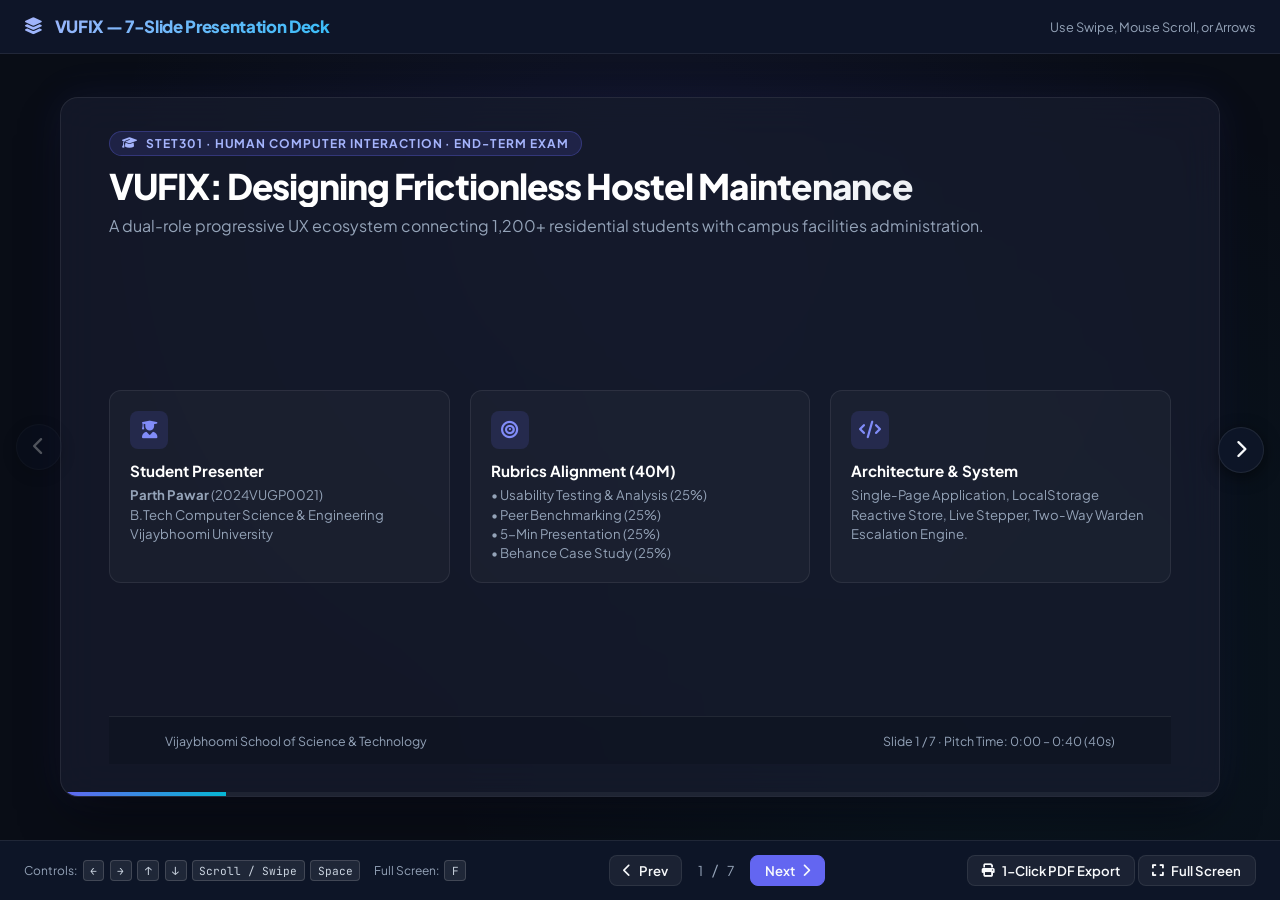
==== commit 475778ae: "Update candidate attribution to Parth Pawar as sole author and recompile PDF deck" ====
--- a/presentation/presentation_deck.html
+++ b/presentation/presentation_deck.html
@@ -486,7 +486,7 @@
                         <div class="feature-box">
                             <div class="box-icon"><i class="fa-solid fa-user-graduate"></i></div>
                             <div class="box-title">Student Presenter</div>
-                            <div class="box-desc"><strong>Aryaman Saboo</strong> (2024VUGP0039)<br>Collaborator: <strong>Parth Pawar</strong> (2024VUGP0021)<br>Vijaybhoomi University</div>
+                            <div class="box-desc"><strong>Parth Pawar</strong> (2024VUGP0021)<br>B.Tech Computer Science & Engineering<br>Vijaybhoomi University</div>
                         </div>
                         <div class="feature-box">
                             <div class="box-icon"><i class="fa-solid fa-bullseye"></i></div>
@@ -550,10 +550,10 @@
                         <div class="feature-box">
                             <div class="flex items-center gap-2 mb-2">
                                 <span class="box-icon" style="margin: 0;"><i class="fa-solid fa-graduation-cap"></i></span>
-                                <h3 class="box-title" style="margin: 0; font-size: 1.05rem;">Student Portal (Aryaman Saboo)</h3>
+                                <h3 class="box-title" style="margin: 0; font-size: 1.05rem;">Student Portal (Parth Pawar)</h3>
                             </div>
                             <ul style="padding-left: 1.25rem; font-size: 0.825rem; color: #cbd5e1; line-height: 1.65;">
-                                <li><strong>Pre-Authenticated Identity:</strong> Automatically binds Hostel A, Block B3, Room B3-304.</li>
+                                <li><strong>Pre-Authenticated Identity:</strong> Automatically binds Hostel A, Block A1, Room A1-101.</li>
                                 <li><strong>Guided 3-Step Wizard:</strong> Category tiles ➔ Issue details ➔ Confirmation.</li>
                                 <li><strong>Live Stepper:</strong> Transparent milestone progress with assigned technician & ETA.</li>
                                 <li><strong>Two-Way Verification:</strong> Explicit "Yes, Fixed" vs "No, Still Broken" loop.</li>
@@ -584,7 +584,7 @@
                 <div>
                     <div class="slide-tag"><i class="fa-solid fa-vial"></i> Usability Testing (25% Weightage)</div>
                     <h1 class="slide-title">Usability Testing & Broken Nielsen Heuristics</h1>
-                    <p class="slide-subtitle">Evaluated across 5 real campus users (Aryaman, Ananya, Kabir, Priya, and Warden Asst. Dilip Rao).</p>
+                    <p class="slide-subtitle">Evaluated across 5 real campus users (Aryan S., Ananya, Kabir, Priya, and Warden Asst. Dilip Rao).</p>
                 </div>
                 <div class="slide-body">
                     <div class="grid-2">
